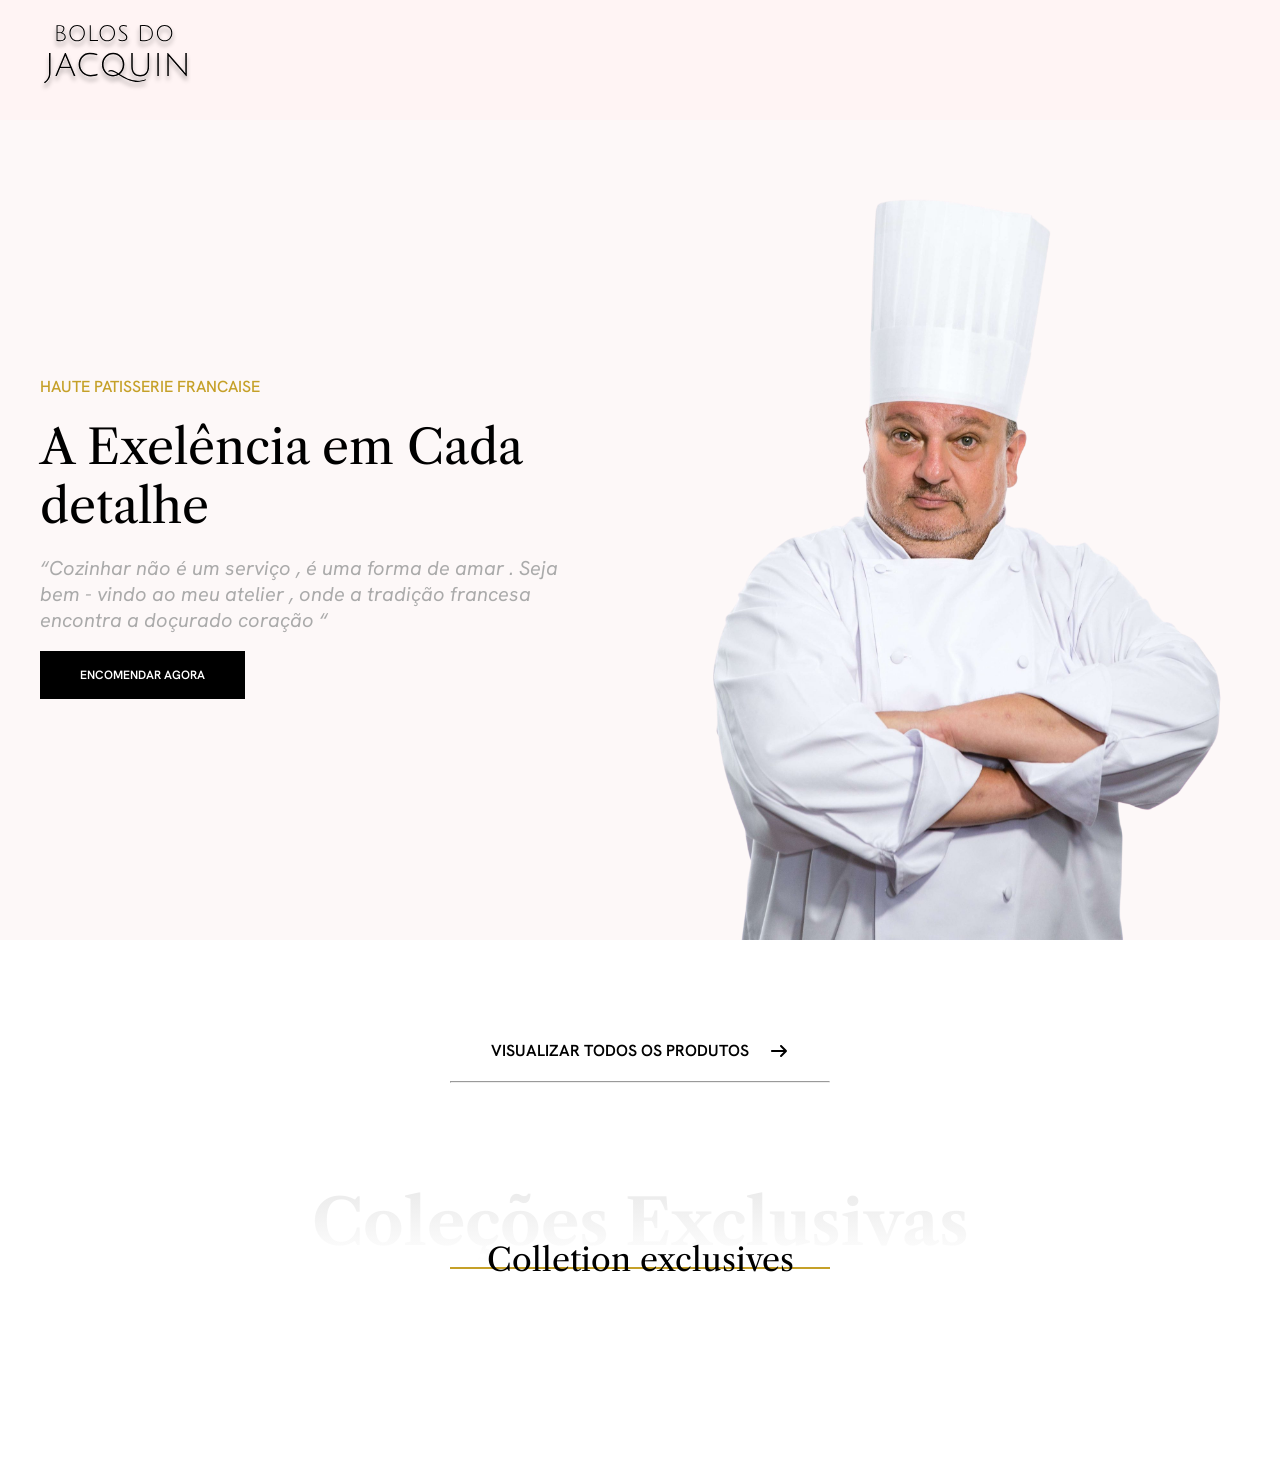
==== home/index.html @ 063d371d "inicio html e css pagina home" ====
<!DOCTYPE html>
<html lang="pt-br">

<head>
    <meta charset="UTF-8">
    <meta name="viewport" content="width=device-width, initial-scale=1.0">
    <title>bolos jacquin - home </title>
    <link rel="stylesheet" href="style.css">
    <link rel="preconnect" href="https://fonts.googleapis.com">
    <link rel="preconnect" href="https://fonts.gstatic.com" crossorigin>
    <link
        href="https://fonts.googleapis.com/css2?family=Hanken+Grotesk:ital,wght@0,100..900;1,100..900&family=Libre+Caslon+Text:ital,wght@0,400;0,700;1,400&display=swap"
        rel="stylesheet">
</head>

<body>
    <header class="home_cabecalho">
        <div class="home_container">
            <img src="../img/logo.svg" alt="logo bolos do jacquin">
        </div>
    </header>
    <main>
        <h1>pagina inicial Bolos do Jaquin</h1>

        <section class="home_banner">
            <div class="home_container   banner_container">
                <div class="box_texto_banner">
                    <span class="linha1">haute patisserie francaise</span><br>
                    <span class="linha2"> A Exelência em Cada detalhe</span>
                    <p class="linha3">“Cozinhar não é um serviço , é uma forma de amar . Seja bem - vindo ao meu atelier , onde a
                        tradição francesa encontra a doçurado coração “ </p><br>
                    <a class="linha4" href="">encomendar agora</a>



                </div>
                <img src="../img/Foto éric jaquin - Editado.png" alt="jaquin_ home_banner">
            </div>

        </section>

<section class="home_container home_produtos">
    <div class="link_produtos">
        <div>

            <a href=" ">visualizar todos os produtos</a>
               <svg xmlns="http://www.w3.org/2000/svg" viewBox="0 0 640 640"><!--!Font Awesome Free 7.3.1 by @fontawesome - https://fontawesome.com License - https://fontawesome.com/license/free Copyright 2026 Fonticons, Inc.--><path d="M566.6 342.6C579.1 330.1 579.1 309.8 566.6 297.3L406.6 137.3C394.1 124.8 373.8 124.8 361.3 137.3C348.8 149.8 348.8 170.1 361.3 182.6L466.7 288L96 288C78.3 288 64 302.3 64 320C64 337.7 78.3 352 96 352L466.7 352L361.3 457.4C348.8 469.9 348.8 490.2 361.3 502.7C373.8 515.2 394.1 515.2 406.6 502.7L566.6 342.7z"/></svg>


        </div>
     <hr>
    </div>

    <div class="home_subtitulo">
        <h2>Coleções Exclusivas </h2> 
        <span>Colletion exclusives </span>
<hr>
    </div>
    <div></div>
   
    
    
    
    
    
</section>
    </main>
</body>

</html>
---- home/style.css ----
*{
    margin: 0;
    padding: 0;
    box-sizing: border-box;
}

h1{
    position: absolute;
    width: 1px;
    margin:-1px;
    overflow: hidden;
}

/* ------cabecalho------- */
.home_cabecalho{ 
    background-color: #FFF4F4;
    height: 120px;
    display: flex ;
    justify-content: center;
    align-items: center;
}


.home_container{ 
    /* background-color: aqua; */
    max-width:1200px ;  /* largura maxima 1200px  */
    width: 95%; /* largura 95% */
    margin: 0 auto ;
}





/* --------Banner------- */
.home_banner{ 
    background-color: #FDF8F8;
}

.box_texto_banner{ 
    /* background-color: #A53131; */
    font-family: "Hanken Grotesk", sans-serif;
    max-width: 520px; ;
}

.banner_container{
    display: flex;
    align-items: center;
    justify-content: space-between;
    
    
}

.banner_container img{
    width: 547px;
}

.linha1{
    color:#C5A028;
    font: 16px;
    font-weight: 500;
    text-transform: uppercase;
    margin-bottom: 20px;
    display: inline-block;
}
.linha2{
  font-family: "Libre Caslon Text", serif;
  font-size: 48px;
  margin-bottom: 20px;
   display: inline-block;
}
.linha3{
    font-size:  20px; 
    font-style: italic;
    color: #AAAAAA;
    margin-bottom:30px;
    display: inline-block ;
}
.linha4{
    font-weight: 600;
    font-size: 12px;
    text-transform: uppercase;
    color: #FFFFFF;
    text-decoration:none;

    background-color:#000000 ;
    padding: 16px   40px;
}


/* -----------PRODTOS------------- */
.home_produtos{ 
    padding: 100px;
}


.link_produtos a{
    font-family: "Hanken Grotesk", sans-serif;
    font-weight: 600;
    font-size: 16px;
    text-transform: uppercase;
    text-decoration: none;
    color: #000000;
}
.link_produtos svg{
    width: 20px;
}
.link_produtos div{
    display: flex;
    align-items: center;
    justify-content: center;
    gap: 20px;  /* espaço entre */
    margin-bottom: 20px;

}
.link_produtos hr{
    max-width: 380px;
    width: 100%;
    margin: 0 auto ;
}

.home_subtitulo{
    font-family: "Libre Caslon Text", serif;
    /* background-color: brown; */
    display: flex;
    flex-direction: column;
    align-items: center;
    position: relative;
    margin: 100px;
}

.home_subtitulo h2{
 font-weight:700;
 font-size: 64px;
 background-image: linear-gradient(0deg,#FFFFFF, #E9E9E9);
 background-clip: text;
 -webkit-background-clip: text;
 color: transparent;
 -webkit-text-fill-color: transparent;
}

.home_subtitulo span{
font-size: 32px;
position: absolute;
bottom: -10px;}

.home_subtitulo hr{
    max-width: 380px;
    width: 100%;
    background-color: #C5A028;
    margin-top: 5px;
    border: none;
    height:2px
}


/* PascalCase> camelCase>snake_case >kebab-case */
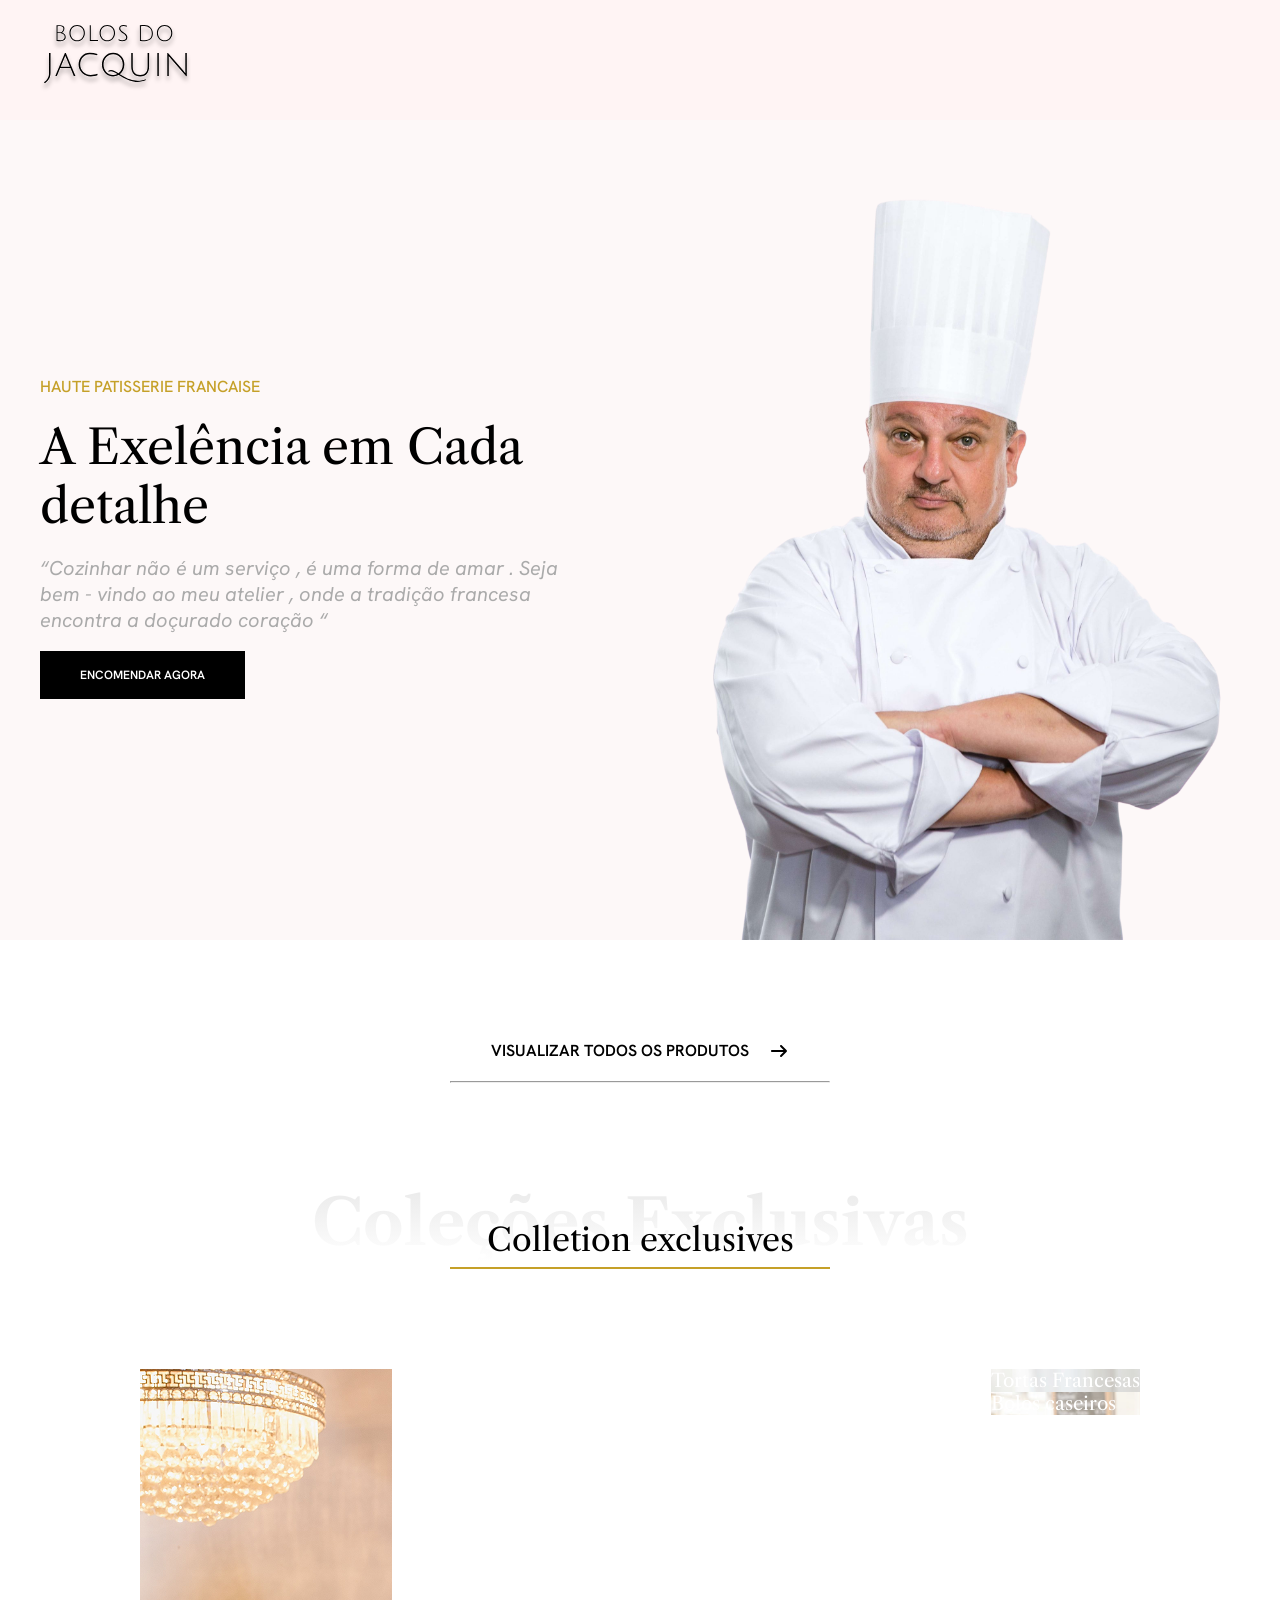
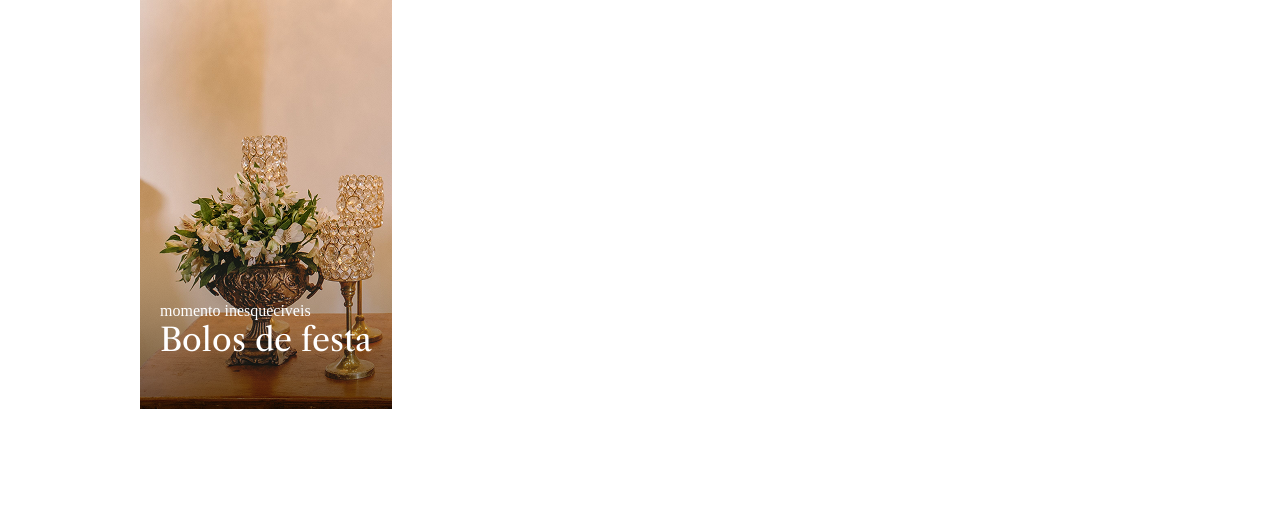
==== commit a74f6a3a: "seção de categorias finalizada" ====
--- a/home/index.html
+++ b/home/index.html
@@ -27,7 +27,8 @@
                 <div class="box_texto_banner">
                     <span class="linha1">haute patisserie francaise</span><br>
                     <span class="linha2"> A Exelência em Cada detalhe</span>
-                    <p class="linha3">“Cozinhar não é um serviço , é uma forma de amar . Seja bem - vindo ao meu atelier , onde a
+                    <p class="linha3">“Cozinhar não é um serviço , é uma forma de amar . Seja bem - vindo ao meu atelier
+                        , onde a
                         tradição francesa encontra a doçurado coração “ </p><br>
                     <a class="linha4" href="">encomendar agora</a>
 
@@ -39,31 +40,51 @@
 
         </section>
 
-<section class="home_container home_produtos">
-    <div class="link_produtos">
-        <div>
+        <section class="home_container home_produtos">
+            <div class="link_produtos">
+                <div>
 
-            <a href=" ">visualizar todos os produtos</a>
-               <svg xmlns="http://www.w3.org/2000/svg" viewBox="0 0 640 640"><!--!Font Awesome Free 7.3.1 by @fontawesome - https://fontawesome.com License - https://fontawesome.com/license/free Copyright 2026 Fonticons, Inc.--><path d="M566.6 342.6C579.1 330.1 579.1 309.8 566.6 297.3L406.6 137.3C394.1 124.8 373.8 124.8 361.3 137.3C348.8 149.8 348.8 170.1 361.3 182.6L466.7 288L96 288C78.3 288 64 302.3 64 320C64 337.7 78.3 352 96 352L466.7 352L361.3 457.4C348.8 469.9 348.8 490.2 361.3 502.7C373.8 515.2 394.1 515.2 406.6 502.7L566.6 342.7z"/></svg>
+                    <a href=" ">visualizar todos os produtos</a>
+                    <svg xmlns="http://www.w3.org/2000/svg"
+                        viewBox="0 0 640 640"><!--!Font Awesome Free 7.3.1 by @fontawesome - https://fontawesome.com License - https://fontawesome.com/license/free Copyright 2026 Fonticons, Inc.-->
+                        <path
+                            d="M566.6 342.6C579.1 330.1 579.1 309.8 566.6 297.3L406.6 137.3C394.1 124.8 373.8 124.8 361.3 137.3C348.8 149.8 348.8 170.1 361.3 182.6L466.7 288L96 288C78.3 288 64 302.3 64 320C64 337.7 78.3 352 96 352L466.7 352L361.3 457.4C348.8 469.9 348.8 490.2 361.3 502.7C373.8 515.2 394.1 515.2 406.6 502.7L566.6 342.7z" />
+                    </svg>
 
 
-        </div>
-     <hr>
-    </div>
+                </div>
+                <hr>
+            </div>
 
-    <div class="home_subtitulo">
-        <h2>Coleções Exclusivas </h2> 
-        <span>Colletion exclusives </span>
-<hr>
-    </div>
-    <div></div>
-   
-    
-    
-    
-    
-    
-</section>
+            <div class="home_subtitulo">
+                <h2>Coleções Exclusivas </h2>
+                <span>Colletion exclusives </span>
+                <hr>
+            </div>
+
+            <div class="container_categorias">
+                <a href="">
+                    <div class="img_categoria1">
+                        <span> momento inesqueciveis </span>
+                        <h3>Bolos de festa</h3>
+                    </div>
+                </a>
+                <div class="col_categorias">
+                    <a href="">
+                        <div class="img_categoria2">
+                            <h3>Tortas Francesas</h3>
+                        </div>
+                    </a>
+                    <a href="">
+                        <div class="img_categoria3">
+                            <h3>Bolos caseiros</h3>
+                        </div>
+                    </a>
+                </div>
+            </div>
+
+
+        </section>
     </main>
 </body>
 
--- a/home/style.css
+++ b/home/style.css
@@ -1,31 +1,33 @@
-*{
+* {
     margin: 0;
     padding: 0;
     box-sizing: border-box;
 }
 
-h1{
+h1 {
     position: absolute;
     width: 1px;
-    margin:-1px;
+    margin: -1px;
     overflow: hidden;
 }
 
 /* ------cabecalho------- */
-.home_cabecalho{ 
+.home_cabecalho {
     background-color: #FFF4F4;
     height: 120px;
-    display: flex ;
+    display: flex;
     justify-content: center;
     align-items: center;
 }
 
 
-.home_container{ 
+.home_container {
     /* background-color: aqua; */
-    max-width:1200px ;  /* largura maxima 1200px  */
-    width: 95%; /* largura 95% */
-    margin: 0 auto ;
+    max-width: 1200px;
+    /* largura maxima 1200px  */
+    width: 95%;
+    /* largura 95% */
+    margin: 0 auto;
 }
 
 
@@ -33,68 +35,72 @@
 
 
 /* --------Banner------- */
-.home_banner{ 
+.home_banner {
     background-color: #FDF8F8;
 }
 
-.box_texto_banner{ 
+.box_texto_banner {
     /* background-color: #A53131; */
     font-family: "Hanken Grotesk", sans-serif;
-    max-width: 520px; ;
-}
-
-.banner_container{
+    max-width: 520px;
+    ;
+}
+
+.banner_container {
     display: flex;
     align-items: center;
     justify-content: space-between;
-    
-    
-}
-
-.banner_container img{
+
+
+}
+
+.banner_container img {
     width: 547px;
 }
 
-.linha1{
-    color:#C5A028;
+.linha1 {
+    color: #C5A028;
     font: 16px;
     font-weight: 500;
     text-transform: uppercase;
     margin-bottom: 20px;
     display: inline-block;
 }
-.linha2{
-  font-family: "Libre Caslon Text", serif;
-  font-size: 48px;
-  margin-bottom: 20px;
-   display: inline-block;
-}
-.linha3{
-    font-size:  20px; 
+
+.linha2 {
+    font-family: "Libre Caslon Text", serif;
+    font-size: 48px;
+    margin-bottom: 20px;
+    display: inline-block;
+}
+
+.linha3 {
+    font-size: 20px;
     font-style: italic;
     color: #AAAAAA;
-    margin-bottom:30px;
-    display: inline-block ;
-}
-.linha4{
+    margin-bottom: 30px;
+    display: inline-block;
+}
+
+.linha4 {
     font-weight: 600;
     font-size: 12px;
     text-transform: uppercase;
     color: #FFFFFF;
-    text-decoration:none;
-
-    background-color:#000000 ;
-    padding: 16px   40px;
+    text-decoration: none;
+
+    background-color: #000000;
+    padding: 16px 40px;
 }
 
 
 /* -----------PRODTOS------------- */
-.home_produtos{ 
+.home_produtos {
     padding: 100px;
 }
 
 
-.link_produtos a{
+.link_produtos a {
     font-family: "Hanken Grotesk", sans-serif;
     font-weight: 600;
     font-size: 16px;
@@ -102,24 +108,28 @@
     text-decoration: none;
     color: #000000;
 }
-.link_produtos svg{
+
+.link_produtos svg {
     width: 20px;
 }
-.link_produtos div{
+
+.link_produtos div {
     display: flex;
     align-items: center;
     justify-content: center;
-    gap: 20px;  /* espaço entre */
+    gap: 20px;
+    /* espaço entre */
     margin-bottom: 20px;
 
 }
-.link_produtos hr{
+
+.link_produtos hr {
     max-width: 380px;
     width: 100%;
-    margin: 0 auto ;
-}
-
-.home_subtitulo{
+    margin: 0 auto;
+}
+
+.home_subtitulo {
     font-family: "Libre Caslon Text", serif;
     /* background-color: brown; */
     display: flex;
@@ -129,29 +139,94 @@
     margin: 100px;
 }
 
-.home_subtitulo h2{
- font-weight:700;
- font-size: 64px;
- background-image: linear-gradient(0deg,#FFFFFF, #E9E9E9);
- background-clip: text;
- -webkit-background-clip: text;
- color: transparent;
- -webkit-text-fill-color: transparent;
-}
-
-.home_subtitulo span{
-font-size: 32px;
-position: absolute;
-bottom: -10px;}
-
-.home_subtitulo hr{
+.home_subtitulo h2 {
+    font-weight: 700;
+    font-size: 64px;
+    background-image: linear-gradient(0deg, #FFFFFF, #E9E9E9);
+    background-clip: text;
+    -webkit-background-clip: text;
+    color: transparent;
+    -webkit-text-fill-color: transparent;
+}
+
+.home_subtitulo span {
+    font-size: 32px;
+    position: absolute;
+    bottom: 10px;
+}
+
+.home_subtitulo hr {
     max-width: 380px;
     width: 100%;
     background-color: #C5A028;
     margin-top: 5px;
     border: none;
-    height:2px
-}
+    height: 2px
+}
+
+.img_categoria1 {
+    background-image: url(../img/Bolos\ de\ festa.png );
+    /* width: 70%; */
+    max-width: 770px;
+    height: 640px;
+    display: flex;
+    flex-direction: column;
+    justify-content: flex-end;
+    padding: 50px 20px;
+}
+
+.container_categorias {
+    display: flex;
+    width: 100%;
+    justify-content: space-between;
+}
+
+
+.container_categorias a {
+    color: #FFFFFF;
+    text-decoration: none;
+}
+
+.img_categoria1_span {
+    font-family: "Hanken Grotesk", sans-serif;
+    font-weight: 500;
+
+}
+
+.img_categoria1 h3 {
+    font-size: 32px;
+}
+
+
+.home_produtos h3 {
+    font-family: "Libre Caslon Text", serif;
+    font-weight: 400;
+}
+
+.col_categorias{
+    
+}
+
+
+.img_categoria2 {
+    background-image: url(../img/Bolos\ caseiros.png);
+}
+
+.img_categoria3 {
+    background-image: url(../img/Torta\ francesa.png);
+
+}
+
+.img_categoria2 .img_categoria3 {
+    /* width: 25%; */
+    width: 325px;
+    height: 284px;
+    display: flex;
+    align-items: flex-end;
+    padding: 20px 10px;
+    font-size: 24px;
+}
+
 
 
 /* PascalCase> camelCase>snake_case >kebab-case */
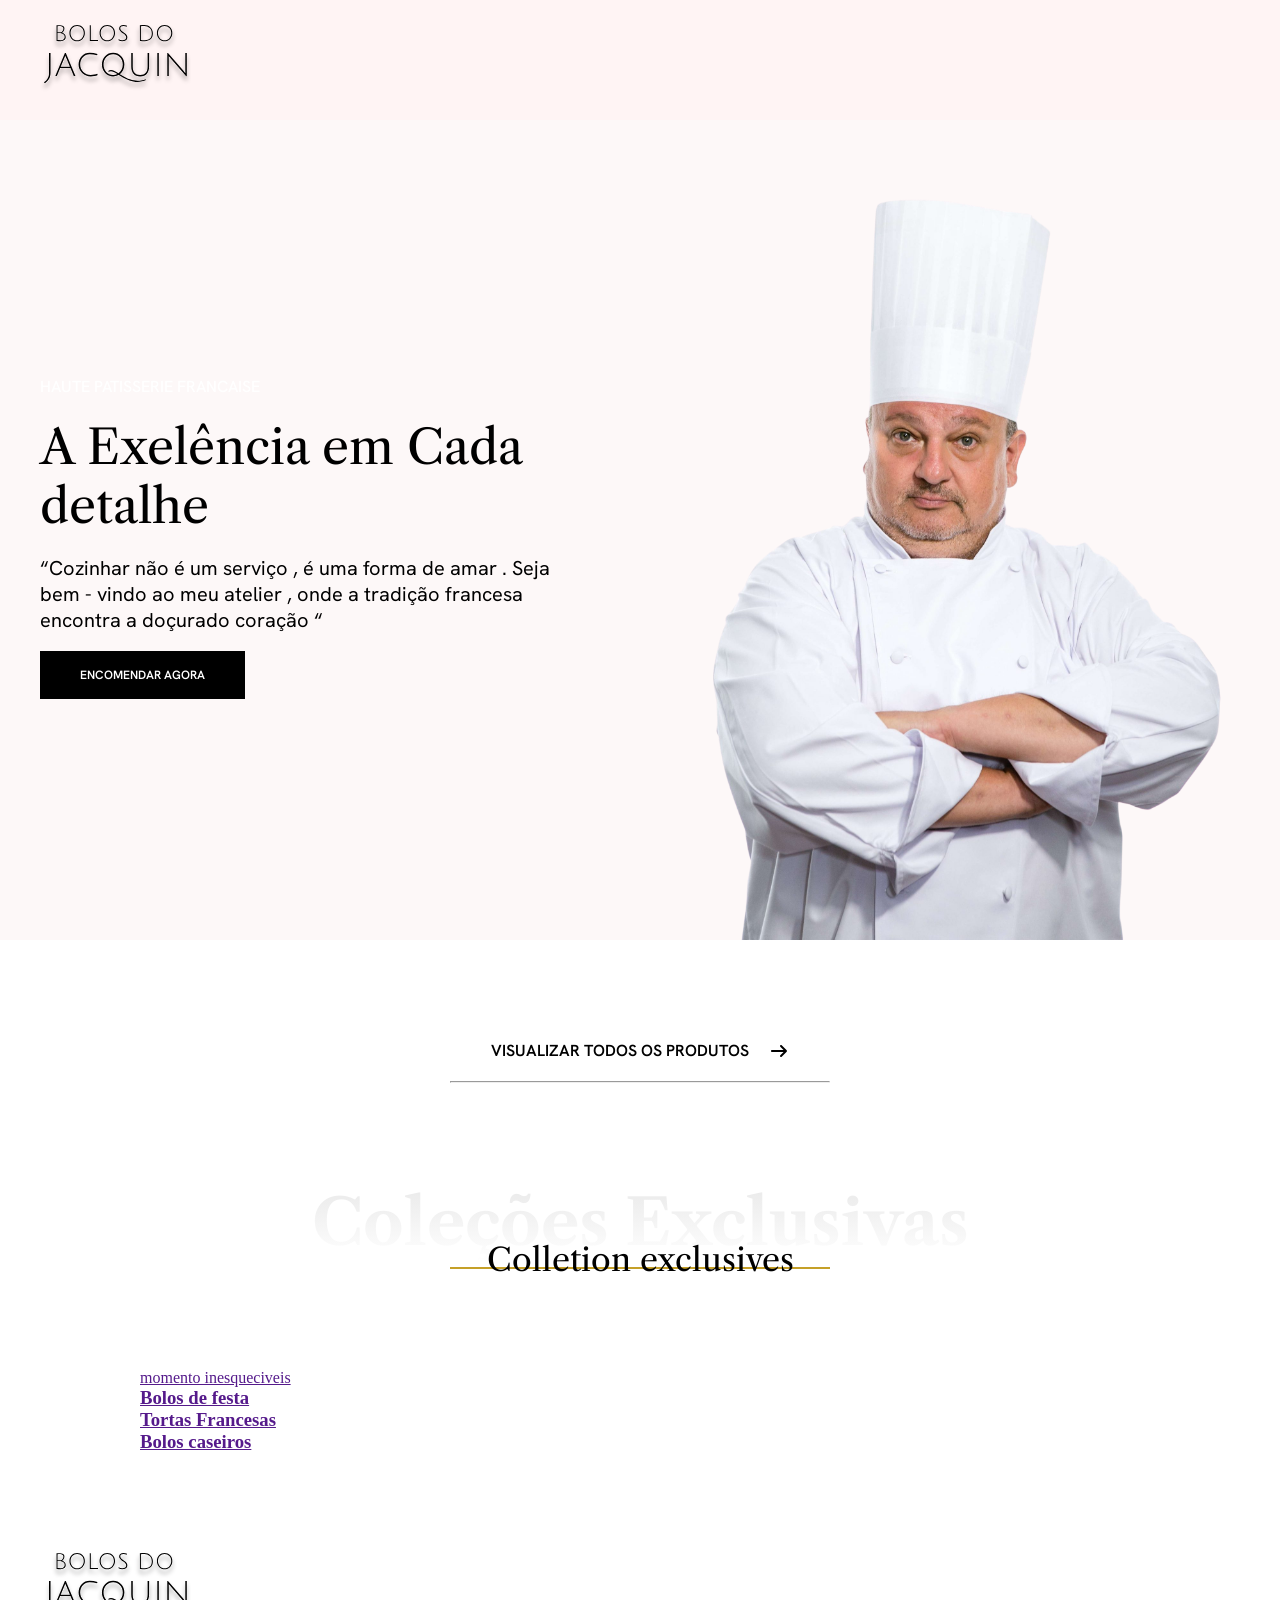
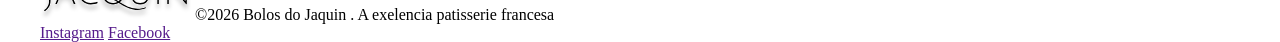
==== commit 39138f8c: "incio da pagina de cadastro e listagem de produtos" ====
--- a/home/index.html
+++ b/home/index.html
@@ -86,6 +86,16 @@
 
         </section>
     </main>
+    <footer>
+    <div class="home_container  footer_container">
+            <img src="../img/logo.svg" alt="logo bolos do jaquin">
+            <span> ©2026 Bolos do Jaquin . A exelencia patisserie francesa</span>
+            <nav class="nav_footer">
+                <a href=""> Instagram</a>
+                <a href=""> Facebook </a>
+            </nav>
+        </div>
+    </footer>
 </body>
 
 </html>
--- a/home/style.css
+++ b/home/style.css
@@ -1,33 +1,31 @@
-* {
+*{
     margin: 0;
     padding: 0;
     box-sizing: border-box;
 }
 
-h1 {
+h1{
     position: absolute;
     width: 1px;
-    margin: -1px;
+    margin:-1px;
     overflow: hidden;
 }
 
 /* ------cabecalho------- */
-.home_cabecalho {
+.home_cabecalho{ 
     background-color: #FFF4F4;
     height: 120px;
-    display: flex;
+    display: flex ;
     justify-content: center;
     align-items: center;
 }
 
 
-.home_container {
+.home_container{ 
     /* background-color: aqua; */
-    max-width: 1200px;
-    /* largura maxima 1200px  */
-    width: 95%;
-    /* largura 95% */
-    margin: 0 auto;
+    max-width:1200px ;  /* largura maxima 1200px  */
+    width: 95%; /* largura 95% */
+    margin: 0 auto ;
 }
 
 
@@ -35,72 +33,66 @@
 
 
 /* --------Banner------- */
-.home_banner {
+.home_banner{ 
     background-color: #FDF8F8;
 }
 
-.box_texto_banner {
+.box_texto_banner{ 
     /* background-color: #A53131; */
     font-family: "Hanken Grotesk", sans-serif;
-    max-width: 520px;
-    ;
+    max-width: 520px; ;
 }
 
-.banner_container {
+.banner_container{
     display: flex;
     align-items: center;
     justify-content: space-between;
-
-
+    
+    
 }
 
-.banner_container img {
+.banner_container img{
     width: 547px;
 }
 
-.linha1 {
-    color: #C5A028;
+.linha1{
+    color:#FFFFFF;
     font: 16px;
     font-weight: 500;
     text-transform: uppercase;
     margin-bottom: 20px;
     display: inline-block;
 }
-
-.linha2 {
-    font-family: "Libre Caslon Text", serif;
-    font-size: 48px;
-    margin-bottom: 20px;
-    display: inline-block;
+.linha2{
+  font-family: "Libre Caslon Text", serif;
+  font-size: 48px;
+  margin-bottom: 20px;
+   display: inline-block;
 }
-
-.linha3 {
-    font-size: 20px;
-    font-style: italic;
-    color: #AAAAAA;
-    margin-bottom: 30px;
-    display: inline-block;
+.linha3{
+    font-size:  20px; 
+    margin-bottom:30px;
+    display: inline-block ;
 }
-
-.linha4 {
+.linha4{
     font-weight: 600;
     font-size: 12px;
     text-transform: uppercase;
     color: #FFFFFF;
-    text-decoration: none;
+    text-decoration:none;
 
-    background-color: #000000;
-    padding: 16px 40px;
+    background-color:#000000 ;
+    padding: 16px   40px;
 }
 
 
 /* -----------PRODTOS------------- */
-.home_produtos {
+.home_produtos{ 
     padding: 100px;
 }
 
 
-.link_produtos a {
+.link_produtos a{
     font-family: "Hanken Grotesk", sans-serif;
     font-weight: 600;
     font-size: 16px;
@@ -108,28 +100,24 @@
     text-decoration: none;
     color: #000000;
 }
-
-.link_produtos svg {
+.link_produtos svg{
     width: 20px;
 }
-
-.link_produtos div {
+.link_produtos div{
     display: flex;
     align-items: center;
     justify-content: center;
-    gap: 20px;
-    /* espaço entre */
+    gap: 20px;  /* espaço entre */
     margin-bottom: 20px;
 
 }
-
-.link_produtos hr {
+.link_produtos hr{
     max-width: 380px;
     width: 100%;
-    margin: 0 auto;
+    margin: 0 auto ;
 }
 
-.home_subtitulo {
+.home_subtitulo{
     font-family: "Libre Caslon Text", serif;
     /* background-color: brown; */
     display: flex;
@@ -139,94 +127,29 @@
     margin: 100px;
 }
 
-.home_subtitulo h2 {
-    font-weight: 700;
-    font-size: 64px;
-    background-image: linear-gradient(0deg, #FFFFFF, #E9E9E9);
-    background-clip: text;
-    -webkit-background-clip: text;
-    color: transparent;
-    -webkit-text-fill-color: transparent;
+.home_subtitulo h2{
+ font-weight:700;
+ font-size: 64px;
+ background-image: linear-gradient(0deg,#FFFFFF, #E9E9E9);
+ background-clip: text;
+ -webkit-background-clip: text;
+ color: transparent;
+ -webkit-text-fill-color: transparent;
 }
 
-.home_subtitulo span {
-    font-size: 32px;
-    position: absolute;
-    bottom: 10px;
-}
+.home_subtitulo span{
+font-size: 32px;
+position: absolute;
+bottom: -10px;}
 
-.home_subtitulo hr {
+.home_subtitulo hr{
     max-width: 380px;
     width: 100%;
     background-color: #C5A028;
     margin-top: 5px;
     border: none;
-    height: 2px
-}
-
-.img_categoria1 {
-    background-image: url(../img/Bolos\ de\ festa.png );
-    /* width: 70%; */
-    max-width: 770px;
-    height: 640px;
-    display: flex;
-    flex-direction: column;
-    justify-content: flex-end;
-    padding: 50px 20px;
-}
-
-.container_categorias {
-    display: flex;
-    width: 100%;
-    justify-content: space-between;
+    height:2px
 }
 
 
-.container_categorias a {
-    color: #FFFFFF;
-    text-decoration: none;
-}
-
-.img_categoria1_span {
-    font-family: "Hanken Grotesk", sans-serif;
-    font-weight: 500;
-
-}
-
-.img_categoria1 h3 {
-    font-size: 32px;
-}
-
-
-.home_produtos h3 {
-    font-family: "Libre Caslon Text", serif;
-    font-weight: 400;
-}
-
-.col_categorias{
-    
-}
-
-
-.img_categoria2 {
-    background-image: url(../img/Bolos\ caseiros.png);
-}
-
-.img_categoria3 {
-    background-image: url(../img/Torta\ francesa.png);
-
-}
-
-.img_categoria2 .img_categoria3 {
-    /* width: 25%; */
-    width: 325px;
-    height: 284px;
-    display: flex;
-    align-items: flex-end;
-    padding: 20px 10px;
-    font-size: 24px;
-}
-
-
-
 /* PascalCase> camelCase>snake_case >kebab-case */
